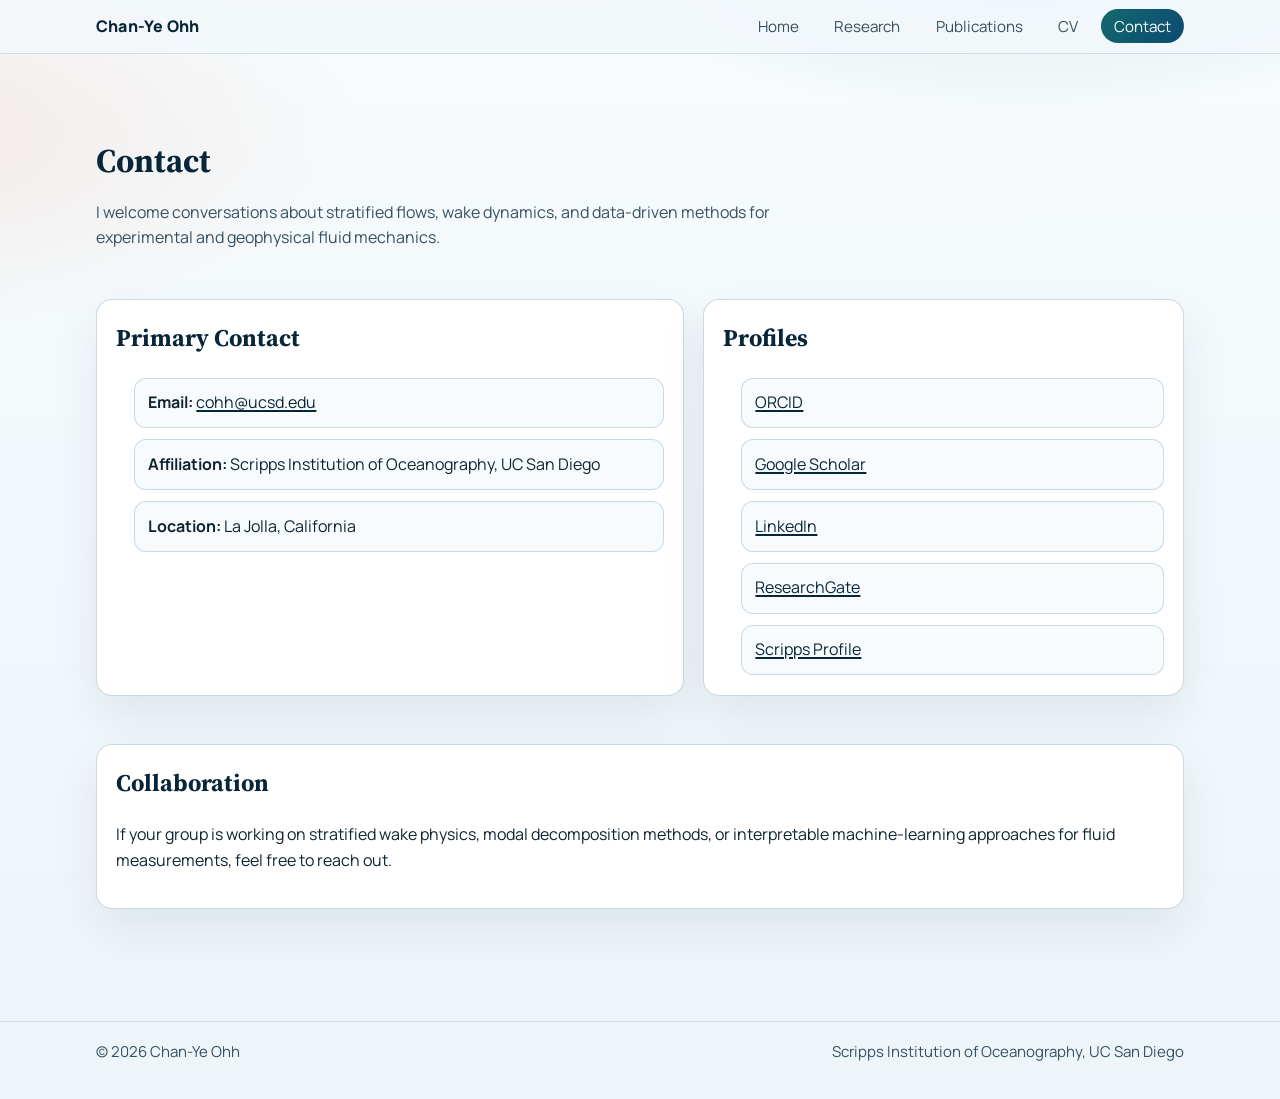
==== contact.html @ cabc7939 "Initial personal website for Chan-Ye Ohh" ====
<!doctype html>
<html lang="en">
<head>
  <meta charset="utf-8">
  <meta name="viewport" content="width=device-width, initial-scale=1">
  <title>Contact | Chan-Ye Ohh</title>
  <meta name="description" content="Contact information and external profiles for Chan-Ye Ohh.">
  <link rel="stylesheet" href="styles.css">
</head>
<body data-page="contact">
  <header class="site-header">
    <div class="header-wrap">
      <a class="brand" href="index.html">Chan-Ye Ohh</a>
      <nav aria-label="Primary">
        <ul>
          <li><a data-page="home" href="index.html">Home</a></li>
          <li><a data-page="research" href="research.html">Research</a></li>
          <li><a data-page="publications" href="publications.html">Publications</a></li>
          <li><a data-page="cv" href="cv.html">CV</a></li>
          <li><a data-page="contact" href="contact.html">Contact</a></li>
        </ul>
      </nav>
    </div>
  </header>

  <main class="page-wrap">
    <section class="reveal">
      <h1 class="section-head" style="margin-top:0;">Contact</h1>
      <p class="section-intro">
        I welcome conversations about stratified flows, wake dynamics, and data-driven methods for experimental
        and geophysical fluid mechanics.
      </p>
    </section>

    <section class="contact-grid reveal" aria-labelledby="contact-methods-title">
      <article class="panel">
        <h2 id="contact-methods-title">Primary Contact</h2>
        <ul class="contact-list">
          <li><strong>Email:</strong> <a href="mailto:cohh@ucsd.edu">cohh@ucsd.edu</a></li>
          <li><strong>Affiliation:</strong> Scripps Institution of Oceanography, UC San Diego</li>
          <li><strong>Location:</strong> La Jolla, California</li>
        </ul>
      </article>
      <article class="panel">
        <h2>Profiles</h2>
        <ul class="contact-list">
          <li><a target="_blank" rel="noopener noreferrer" href="https://orcid.org/0000-0002-7313-4291">ORCID</a></li>
          <li><a target="_blank" rel="noopener noreferrer" href="https://scholar.google.com/citations?user=3VvK59oAAAAJ&hl=en">Google Scholar</a></li>
          <li><a target="_blank" rel="noopener noreferrer" href="https://www.linkedin.com/in/chrischanyeohh">LinkedIn</a></li>
          <li><a target="_blank" rel="noopener noreferrer" href="https://www.researchgate.net/profile/Chan-Ye-Ohh">ResearchGate</a></li>
          <li><a target="_blank" rel="noopener noreferrer" href="https://scripps.ucsd.edu/profiles/cohh">Scripps Profile</a></li>
        </ul>
      </article>
    </section>

    <section class="panel reveal" aria-labelledby="collab-title">
      <h2 id="collab-title">Collaboration</h2>
      <p>
        If your group is working on stratified wake physics, modal decomposition methods, or interpretable machine-learning
        approaches for fluid measurements, feel free to reach out.
      </p>
    </section>
  </main>

  <footer class="site-footer">
    <div class="footer-wrap">
      <span>&copy; <span data-year></span> Chan-Ye Ohh</span>
      <span>Scripps Institution of Oceanography, UC San Diego</span>
    </div>
  </footer>

  <script src="main.js"></script>
</body>
</html>
---- styles.css ----
@import url('https://fonts.googleapis.com/css2?family=Manrope:wght@400;500;600;700;800&family=Source+Serif+4:opsz,wght@8..60,400;8..60,600;8..60,700&display=swap');

:root {
  --bg: #f3f8fb;
  --surface: #ffffff;
  --ink: #0f2331;
  --ink-soft: #365061;
  --line: #c8d7e2;
  --deep: #08263a;
  --sea: #14767a;
  --sea-soft: #53a6a2;
  --accent: #de6c3c;
  --max: 1120px;
  --radius: 16px;
  --shadow: 0 20px 48px rgba(7, 33, 51, 0.08);
}

* {
  box-sizing: border-box;
}

html,
body {
  margin: 0;
  padding: 0;
  min-height: 100%;
}

body {
  font-family: 'Manrope', 'Segoe UI', sans-serif;
  color: var(--ink);
  background:
    radial-gradient(700px 320px at 80% -10%, rgba(20, 118, 122, 0.18), transparent 70%),
    radial-gradient(680px 280px at -10% 12%, rgba(222, 108, 60, 0.12), transparent 72%),
    linear-gradient(180deg, #f7fbfd 0%, #edf5fa 100%);
  line-height: 1.6;
}

a {
  color: var(--deep);
  text-decoration-thickness: 1.5px;
  text-underline-offset: 2px;
}

a:hover,
a:focus-visible {
  color: var(--sea);
}

img {
  max-width: 100%;
  display: block;
}

.site-header {
  position: sticky;
  top: 0;
  z-index: 40;
  backdrop-filter: blur(6px);
  background: rgba(243, 248, 251, 0.88);
  border-bottom: 1px solid rgba(200, 215, 226, 0.8);
}

.header-wrap {
  max-width: var(--max);
  margin: 0 auto;
  padding: 0.85rem 1rem;
  display: flex;
  align-items: center;
  justify-content: space-between;
  gap: 1rem;
}

.brand {
  color: var(--deep);
  text-decoration: none;
  font-weight: 800;
  letter-spacing: 0.2px;
}

nav ul {
  margin: 0;
  padding: 0;
  list-style: none;
  display: flex;
  gap: 0.6rem;
  flex-wrap: wrap;
  justify-content: flex-end;
}

nav a {
  text-decoration: none;
  padding: 0.35rem 0.75rem;
  border-radius: 999px;
  color: var(--ink-soft);
  border: 1px solid transparent;
  font-size: 0.95rem;
}

nav a:hover,
nav a:focus-visible {
  border-color: rgba(20, 118, 122, 0.25);
  color: var(--deep);
  background: rgba(83, 166, 162, 0.09);
}

nav a[aria-current='page'] {
  color: #ffffff;
  background: linear-gradient(135deg, #13696d, #0c4a72);
}

.page-wrap {
  max-width: var(--max);
  margin: 0 auto;
  padding: 2rem 1rem 4rem;
}

.hero {
  display: grid;
  grid-template-columns: 1.2fr 0.9fr;
  gap: 2rem;
  align-items: center;
  margin-top: 1rem;
}

.hero-copy h1 {
  margin: 0;
  font-family: 'Source Serif 4', Georgia, serif;
  font-size: clamp(2rem, 5vw, 3.3rem);
  line-height: 1.1;
  color: var(--deep);
}

.hero-copy .subhead {
  margin: 0.75rem 0 0.6rem;
  color: var(--sea);
  font-weight: 700;
  font-size: 1.1rem;
}

.hero-copy p {
  margin: 0.8rem 0;
  color: var(--ink-soft);
  max-width: 65ch;
}

.hero-actions {
  margin-top: 1.15rem;
  display: flex;
  gap: 0.7rem;
  flex-wrap: wrap;
}

.btn {
  display: inline-flex;
  align-items: center;
  justify-content: center;
  gap: 0.45rem;
  text-decoration: none;
  border-radius: 999px;
  border: 1px solid transparent;
  padding: 0.68rem 1rem;
  font-weight: 700;
  transition: transform 160ms ease, box-shadow 160ms ease;
}

.btn:hover,
.btn:focus-visible {
  transform: translateY(-1px);
}

.btn-primary {
  background: linear-gradient(135deg, #13696d, #0c4a72);
  color: #ffffff;
  box-shadow: 0 12px 24px rgba(16, 71, 110, 0.24);
}

.btn-secondary {
  background: rgba(255, 255, 255, 0.88);
  color: var(--deep);
  border-color: rgba(15, 35, 49, 0.2);
}

.btn.disabled {
  background: #dbe5ec;
  color: #5f7687;
  border-color: #dbe5ec;
  cursor: not-allowed;
}

.hero-card {
  position: relative;
  background: linear-gradient(145deg, #ffffff, #f8fcff);
  border-radius: var(--radius);
  box-shadow: var(--shadow);
  border: 1px solid rgba(200, 215, 226, 0.85);
  overflow: hidden;
}

.hero-card::before {
  content: '';
  position: absolute;
  inset: 0;
  background:
    radial-gradient(320px 170px at 10% 5%, rgba(83, 166, 162, 0.25), transparent 70%),
    radial-gradient(400px 220px at 95% 100%, rgba(222, 108, 60, 0.2), transparent 70%);
  pointer-events: none;
}

.hero-card img {
  aspect-ratio: 1 / 1;
  object-fit: cover;
  width: 100%;
}

.hero-card figcaption {
  margin: 0;
  padding: 0.9rem 1rem;
  font-size: 0.9rem;
  color: var(--ink-soft);
  border-top: 1px solid rgba(200, 215, 226, 0.65);
}

section {
  margin-top: 3rem;
}

.section-head {
  margin: 0 0 0.8rem;
  font-family: 'Source Serif 4', Georgia, serif;
  font-size: clamp(1.5rem, 2.6vw, 2.15rem);
  color: var(--deep);
}

.section-intro {
  margin-top: 0;
  color: var(--ink-soft);
  max-width: 74ch;
}

.cards {
  display: grid;
  gap: 1rem;
  grid-template-columns: repeat(3, minmax(0, 1fr));
}

.card {
  background: var(--surface);
  border: 1px solid rgba(200, 215, 226, 0.9);
  border-radius: var(--radius);
  overflow: hidden;
  box-shadow: var(--shadow);
}

.card img {
  width: 100%;
  aspect-ratio: 16 / 10;
  object-fit: cover;
}

.card-body {
  padding: 1rem;
}

.card h3 {
  margin: 0;
  color: var(--deep);
  font-family: 'Source Serif 4', Georgia, serif;
  font-size: 1.18rem;
}

.card p {
  margin: 0.55rem 0 0;
  color: var(--ink-soft);
  font-size: 0.98rem;
}

.link-row {
  margin-top: 0.85rem;
  display: flex;
  flex-wrap: wrap;
  gap: 0.8rem;
}

.link-row a {
  color: var(--sea);
  font-weight: 700;
}

.split {
  display: grid;
  grid-template-columns: 1fr 1fr;
  gap: 1.2rem;
}

.panel {
  border: 1px solid rgba(200, 215, 226, 0.95);
  border-radius: var(--radius);
  background: #ffffff;
  padding: 1.2rem;
  box-shadow: var(--shadow);
}

.panel h3,
.panel h2 {
  margin-top: 0;
  color: var(--deep);
  font-family: 'Source Serif 4', Georgia, serif;
}

.panel ul {
  margin: 0.6rem 0 0;
  padding-left: 1.1rem;
}

.notice {
  border-left: 4px solid var(--accent);
  padding: 0.8rem 0.95rem;
  background: rgba(222, 108, 60, 0.08);
  border-radius: 8px;
  color: #5f371f;
}

.pub-list {
  display: grid;
  gap: 1rem;
}

.pub-item {
  border: 1px solid rgba(200, 215, 226, 0.95);
  border-radius: var(--radius);
  background: #ffffff;
  box-shadow: var(--shadow);
  padding: 1.1rem;
}

.pub-item h3 {
  margin: 0;
  font-family: 'Source Serif 4', Georgia, serif;
  color: var(--deep);
  font-size: 1.1rem;
}

.pub-item p {
  margin: 0.5rem 0;
  color: var(--ink-soft);
}

.contact-grid {
  display: grid;
  grid-template-columns: 1.1fr 0.9fr;
  gap: 1.2rem;
}

.contact-list {
  list-style: none;
  margin: 0;
  padding: 0;
  display: grid;
  gap: 0.7rem;
}

.contact-list li {
  border: 1px solid rgba(200, 215, 226, 0.95);
  border-radius: 12px;
  padding: 0.72rem 0.85rem;
  background: #f8fbfd;
}

.site-footer {
  border-top: 1px solid rgba(200, 215, 226, 0.8);
  margin-top: 3rem;
}

.footer-wrap {
  max-width: var(--max);
  margin: 0 auto;
  padding: 1.1rem 1rem 2.2rem;
  color: var(--ink-soft);
  display: flex;
  flex-wrap: wrap;
  justify-content: space-between;
  gap: 0.6rem;
  font-size: 0.94rem;
}

.reveal {
  opacity: 0;
  transform: translateY(14px);
  transition: opacity 480ms ease, transform 480ms ease;
}

.reveal.in-view {
  opacity: 1;
  transform: translateY(0);
}

@media (max-width: 900px) {
  .hero,
  .cards,
  .split,
  .contact-grid {
    grid-template-columns: 1fr;
  }

  .hero {
    gap: 1.2rem;
  }

  .hero-card {
    max-width: 420px;
  }
}

@media (prefers-reduced-motion: reduce) {
  * {
    scroll-behavior: auto !important;
  }

  .reveal,
  .reveal.in-view,
  .btn,
  .btn:hover,
  .btn:focus-visible {
    transition: none !important;
    transform: none !important;
    opacity: 1 !important;
  }
}
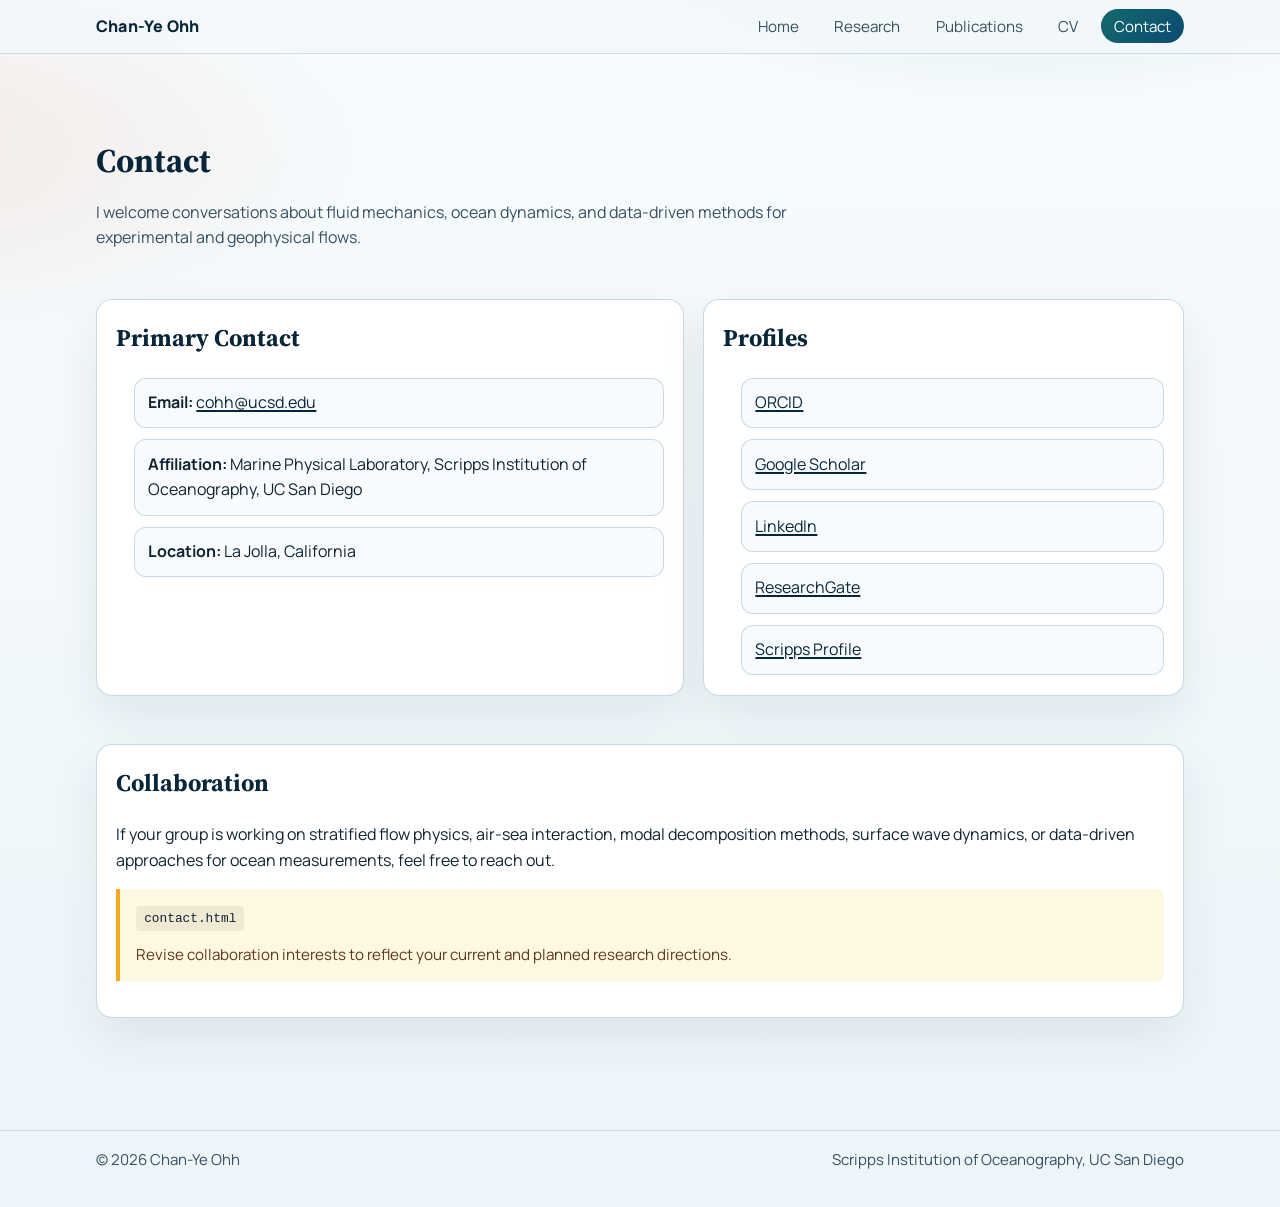
==== commit d369a71f: "fix: broaden contact page scope to include postdoc research areas Co-Authored-By: Claude Opus 4.6 <n" ====
--- a/contact.html
+++ b/contact.html
@@ -11,6 +11,13 @@
   <header class="site-header">
     <div class="header-wrap">
       <a class="brand" href="index.html">Chan-Ye Ohh</a>
+      <button class="nav-toggle" aria-label="Toggle navigation" aria-expanded="false">
+        <svg viewBox="0 0 24 24" fill="none" stroke="currentColor" stroke-width="2.5" stroke-linecap="round">
+          <line x1="3" y1="6" x2="21" y2="6"/>
+          <line x1="3" y1="12" x2="21" y2="12"/>
+          <line x1="3" y1="18" x2="21" y2="18"/>
+        </svg>
+      </button>
       <nav aria-label="Primary">
         <ul>
           <li><a data-page="home" href="index.html">Home</a></li>
@@ -27,8 +34,8 @@
     <section class="reveal">
       <h1 class="section-head" style="margin-top:0;">Contact</h1>
       <p class="section-intro">
-        I welcome conversations about stratified flows, wake dynamics, and data-driven methods for experimental
-        and geophysical fluid mechanics.
+        I welcome conversations about fluid mechanics, ocean dynamics, and data-driven methods
+        for experimental and geophysical flows.
       </p>
     </section>
 
@@ -37,7 +44,7 @@
         <h2 id="contact-methods-title">Primary Contact</h2>
         <ul class="contact-list">
           <li><strong>Email:</strong> <a href="mailto:cohh@ucsd.edu">cohh@ucsd.edu</a></li>
-          <li><strong>Affiliation:</strong> Scripps Institution of Oceanography, UC San Diego</li>
+          <li><strong>Affiliation:</strong> Marine Physical Laboratory, Scripps Institution of Oceanography, UC San Diego</li>
           <li><strong>Location:</strong> La Jolla, California</li>
         </ul>
       </article>
@@ -56,9 +63,15 @@
     <section class="panel reveal" aria-labelledby="collab-title">
       <h2 id="collab-title">Collaboration</h2>
       <p>
-        If your group is working on stratified wake physics, modal decomposition methods, or interpretable machine-learning
-        approaches for fluid measurements, feel free to reach out.
+        If your group is working on stratified flow physics, air-sea interaction, modal decomposition
+        methods, surface wave dynamics, or data-driven approaches for ocean measurements, feel free to reach out.
       </p>
+      <div class="todo">
+        <span class="todo__file">contact.html</span>
+        <p class="todo__text">
+          Revise collaboration interests to reflect your current and planned research directions.
+        </p>
+      </div>
     </section>
   </main>
 
--- a/styles.css
+++ b/styles.css
@@ -395,6 +395,58 @@
   transform: translateY(0);
 }
 
+.nav-toggle {
+  display: none;
+}
+
+/* -- TODO callouts -------------------------------------------------- */
+
+.todo {
+  background: #fff8e1;
+  border-left: 4px solid #f9a825;
+  border-radius: 0 8px 8px 0;
+  padding: 0.9rem 1rem;
+  margin: 1rem 0;
+}
+
+.todo__file {
+  display: inline-block;
+  font-family: 'SFMono-Regular', 'Consolas', 'Liberation Mono', monospace;
+  font-size: 0.8rem;
+  background: rgba(0, 0, 0, 0.06);
+  padding: 0.15rem 0.5rem;
+  border-radius: 4px;
+  margin-bottom: 0.35rem;
+}
+
+.todo__text {
+  margin: 0.35rem 0 0;
+  color: #5f371f;
+  font-size: 0.95rem;
+}
+
+/* -- Badges --------------------------------------------------------- */
+
+.badge {
+  display: inline-block;
+  font-size: 0.72rem;
+  font-weight: 700;
+  text-transform: uppercase;
+  letter-spacing: 0.03em;
+  padding: 0.18rem 0.5rem;
+  border-radius: 4px;
+  color: #fff;
+  vertical-align: middle;
+}
+
+.badge--accent {
+  background: #d4a574;
+}
+
+.badge--teal {
+  background: var(--sea);
+}
+
 @media (max-width: 900px) {
   .hero,
   .cards,
@@ -409,6 +461,46 @@
 
   .hero-card {
     max-width: 420px;
+  }
+
+  .nav-toggle {
+    display: flex;
+    align-items: center;
+    justify-content: center;
+    background: none;
+    border: none;
+    cursor: pointer;
+    width: 2.2rem;
+    height: 2.2rem;
+    padding: 0;
+  }
+
+  .nav-toggle svg {
+    width: 1.5rem;
+    height: 1.5rem;
+    color: var(--deep);
+  }
+
+  nav ul {
+    display: none;
+    flex-direction: column;
+    position: absolute;
+    top: 100%;
+    right: 1rem;
+    background: var(--surface);
+    border: 1px solid var(--line);
+    border-radius: 12px;
+    box-shadow: var(--shadow);
+    padding: 0.5rem;
+    min-width: 160px;
+  }
+
+  nav ul.is-open {
+    display: flex;
+  }
+
+  .header-wrap {
+    position: relative;
   }
 }
 
